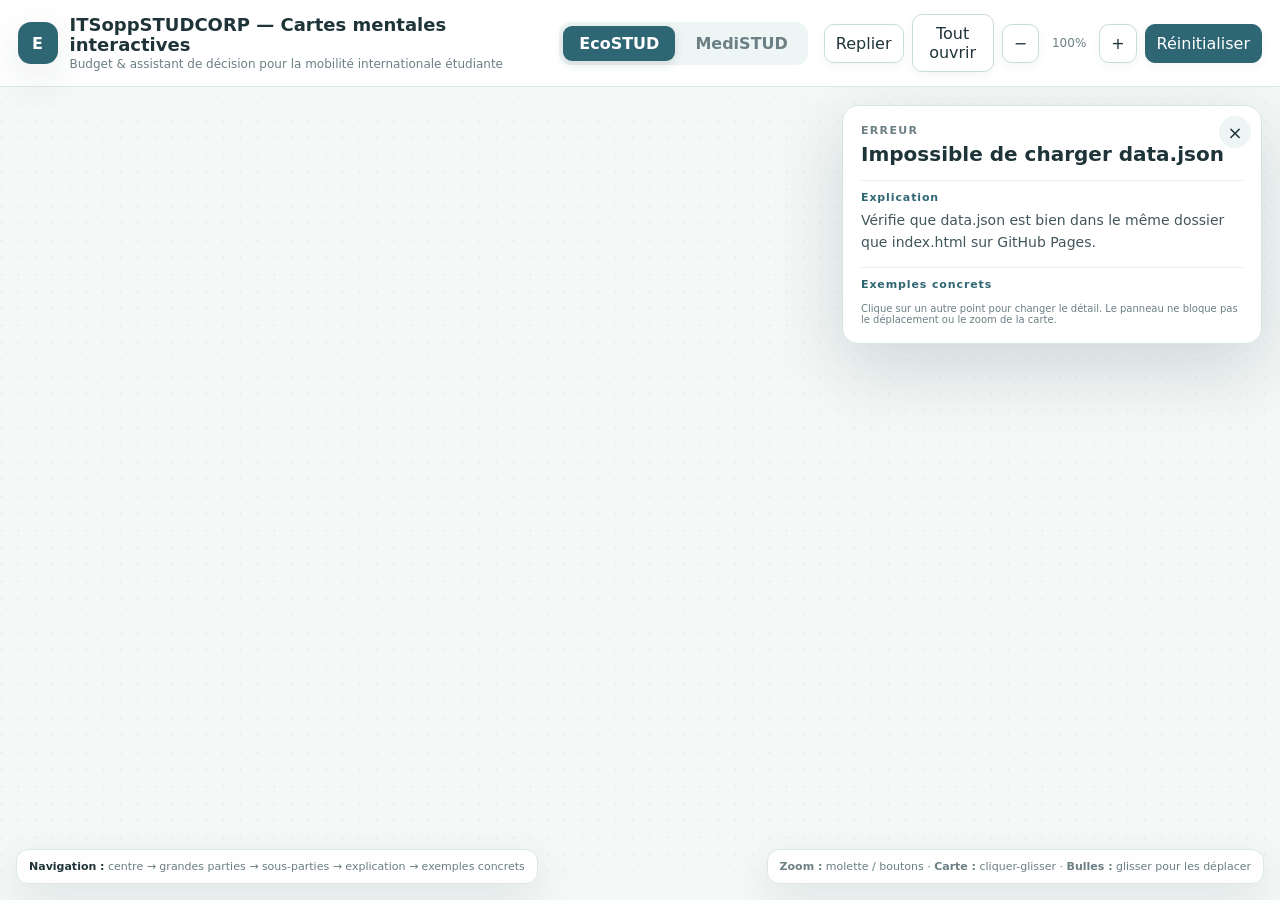
==== index.html @ 71dec248 "Add files via upload" ====
<!doctype html>
<html lang="fr">
<head>
  <meta charset="utf-8">
  <meta name="viewport" content="width=device-width, initial-scale=1">
  <meta name="description" content="Cartes mentales interactives des concepts EcoSTUD et MediSTUD.">
  <title>ITSoppSTUDCORP — Cartes mentales interactives</title>
  <link rel="stylesheet" href="style.css?v=3">
</head>
<body>
<div class="app">
  <header class="topbar">
    <div class="brand">
      <div class="logo" id="mapLogo">E</div>
      <div class="brand-copy">
        <div class="title" id="mapTitle">ITSoppSTUDCORP — Cartes mentales interactives</div>
        <div class="subtitle" id="mapSubtitle">Budget & assistant de décision pour la mobilité internationale étudiante</div>
      </div>
    </div>
    <nav class="tabs" role="tablist" aria-label="Choisir la carte mentale">
      <button class="tab active" type="button" role="tab" aria-selected="true" data-map="ecostud">EcoSTUD</button>
      <button class="tab" type="button" role="tab" aria-selected="false" data-map="medistud">MediSTUD</button>
    </nav>
    <div class="controls">
      <button class="btn" id="closeAll" type="button" aria-label="Tout replier">Replier</button>
      <button class="btn" id="openAll" type="button" aria-label="Tout déplier">Tout ouvrir</button>
      <button class="btn" id="zoomOut" type="button" aria-label="Zoom arrière">−</button>
      <div class="zoom-readout" id="zoomReadout">100%</div>
      <button class="btn" id="zoomIn" type="button" aria-label="Zoom avant">+</button>
      <button class="btn primary" id="reset" type="button">Réinitialiser</button>
    </div>
  </header>

  <main class="stage">
    <svg id="canvas" viewBox="0 0 1800 1100" role="img" aria-label="Carte mentale interactive">
      <defs>
        <pattern id="dotgrid" width="24" height="24" patternUnits="userSpaceOnUse">
          <circle cx="2" cy="2" r="1.3" fill="#dfe9ea"></circle>
        </pattern>
      </defs>
      <rect width="1800" height="1100" fill="url(#dotgrid)"></rect>
      <g id="scene">
        <g id="links"></g>
        <g id="nodes"></g>
      </g>
    </svg>

    <aside id="examplePanel" class="example-panel" aria-live="polite">
      <button class="panel-close" onclick="hideExample()" aria-label="Fermer">×</button>
      <div id="exampleKicker" class="example-kicker">Grande partie</div>
      <div id="exampleTitle" class="example-title">Sous-partie</div>
      <div class="example-section">Explication</div>
      <div id="exampleText" class="example-text"></div>
      <div class="example-section">Exemples concrets</div>
      <ul id="exampleList" class="example-list"></ul>
      <div class="footer-note">Clique sur un autre point pour changer le détail. Le panneau ne bloque pas le déplacement ou le zoom de la carte.</div>
    </aside>

    <div class="legend">
      <strong>Navigation :</strong> centre → grandes parties → sous-parties → explication → exemples concrets
    </div>
    <div class="help">
      <strong>Zoom :</strong> molette / boutons · <strong>Carte :</strong> cliquer-glisser · <strong>Bulles :</strong> glisser pour les déplacer
    </div>
  </main>
</div>
<script src="app.js?v=3"></script>
<script>
/* Liens indépendants : index.html#ecostud  et  index.html#medistud */
(function () {
  var VALID = ['ecostud', 'medistud'];

  function fromUrl() {
    var h = (location.hash || '').replace('#', '').toLowerCase();
    if (VALID.indexOf(h) !== -1) return h;
    var q = new URLSearchParams(location.search).get('map');
    q = q && q.toLowerCase();
    return VALID.indexOf(q) !== -1 ? q : null;
  }

  function current() {
    var a = document.querySelector('.tab.active');
    return a ? a.getAttribute('data-map') : null;
  }

  function show(map) {
    if (!map || current() === map) return;
    var t = document.querySelector('.tab[data-map="' + map + '"]');
    if (t) t.click();
  }

  // Quand on change d'onglet, l'adresse est mise à jour (pour copier/partager le lien)
  document.querySelectorAll('.tab[data-map]').forEach(function (t) {
    t.addEventListener('click', function () {
      var map = t.getAttribute('data-map');
      if (location.hash !== '#' + map) history.replaceState(null, '', '#' + map);
    });
  });

  // À l'ouverture du lien : afficher la bonne carte
  document.addEventListener('DOMContentLoaded', function () { show(fromUrl()); });
  window.addEventListener('load', function () { show(fromUrl()); });
  window.addEventListener('hashchange', function () { show(fromUrl()); });
})();
</script>
</body>
</html>
---- style.css ----
:root{
  --bg:#f4f8f7;
  --panel:#ffffff;
  --ink:#1f3439;
  --muted:#6b7f84;
  --ming:#2f6674;
  --aqua:#8ecece;
  --green:#28a745;
  --line:#b9cccf;
  --shadow:0 14px 40px rgba(31,52,57,.10);
}
*{box-sizing:border-box}
html,body{height:100%;margin:0}
body{
  font-family:Inter,ui-sans-serif,system-ui,-apple-system,BlinkMacSystemFont,"Segoe UI",sans-serif;
  background:var(--bg);
  color:var(--ink);
  overflow:hidden;
}
button{font:inherit}
.app{height:100%;display:flex;flex-direction:column}
.topbar{
  position:relative;z-index:10;display:flex;align-items:center;justify-content:space-between;
  gap:16px;padding:14px 18px;background:rgba(255,255,255,.92);backdrop-filter:blur(12px);
  border-bottom:1px solid #dce7e8;
}
.brand{display:flex;align-items:center;gap:12px;min-width:0}
.logo{
  width:42px;height:42px;border-radius:13px;background:var(--ming);color:#fff;
  display:grid;place-items:center;font-weight:800;letter-spacing:.5px;box-shadow:var(--shadow)
}
.brand-copy{min-width:0}
.title{font-size:18px;font-weight:800;line-height:1.1}
.subtitle{font-size:12px;color:var(--muted);margin-top:3px;white-space:nowrap;overflow:hidden;text-overflow:ellipsis}
.tabs{display:flex;gap:4px;padding:4px;background:#eef5f5;border-radius:12px}
.tab{border:0;background:transparent;color:var(--muted);border-radius:9px;padding:8px 16px;font-weight:750;cursor:pointer;transition:.15s ease}
.tab:hover{color:var(--ink)}
.tab.active{background:var(--ming);color:#fff;box-shadow:0 3px 10px rgba(31,52,57,.15)}
.controls{display:flex;align-items:center;gap:8px}
.btn{
  border:1px solid #cadbdd;background:#fff;color:var(--ink);border-radius:10px;padding:9px 11px;
  cursor:pointer;transition:.15s ease;box-shadow:0 3px 10px rgba(31,52,57,.05)
}
.btn:hover{transform:translateY(-1px);border-color:#a9c4c7}
.btn.primary{background:var(--ming);color:#fff;border-color:var(--ming)}
.zoom-readout{font-size:12px;color:var(--muted);min-width:44px;text-align:center}
.stage{position:relative;flex:1;min-height:0;overflow:hidden}
#canvas{width:100%;height:100%;display:block;touch-action:none;cursor:grab}
#canvas.dragging{cursor:grabbing}
.grid{fill:none;stroke:#e1ebec;stroke-width:1}
.legend{
  position:absolute;left:16px;bottom:16px;background:rgba(255,255,255,.92);border:1px solid #dce7e8;
  border-radius:12px;padding:10px 12px;box-shadow:var(--shadow);font-size:11px;color:var(--muted)
}
.legend strong{color:var(--ink)}
.help{
  position:absolute;right:16px;bottom:16px;background:rgba(255,255,255,.92);border:1px solid #dce7e8;
  border-radius:12px;padding:10px 12px;box-shadow:var(--shadow);font-size:11px;color:var(--muted)
}
.node{cursor:grab;user-select:none}
.node:active{cursor:grabbing}
.node.center{cursor:pointer}
.node rect,.node circle{
  transition:filter .16s ease,transform .16s ease
}
.node:hover rect,.node:hover circle{filter:brightness(.98) drop-shadow(0 7px 12px rgba(31,52,57,.12))}
.node-label{font-weight:750;pointer-events:none;user-select:none}
.node-meta{font-size:10px;fill:var(--muted);pointer-events:none}
.link{fill:none;stroke:var(--line);stroke-width:2;opacity:.9}
.link.secondary{stroke-width:1.5;opacity:.68}
.example-panel{
  position:absolute;top:18px;right:18px;width:min(420px,calc(100vw - 36px));max-height:calc(100% - 36px);
  overflow:auto;background:rgba(255,255,255,.97);border:1px solid #d7e4e5;border-radius:16px;
  box-shadow:0 24px 70px rgba(31,52,57,.17);padding:18px;display:none;z-index:8
}
.example-panel.open{display:block}
.example-kicker{font-size:11px;text-transform:uppercase;letter-spacing:.12em;color:var(--muted);font-weight:750}
.example-title{font-size:20px;font-weight:800;margin:5px 0 10px}
.example-text{font-size:14px;line-height:1.55;color:#41565c}
.example-section{font-size:11px;font-weight:750;letter-spacing:.08em;color:var(--ming);margin:14px 0 6px;padding-top:10px;border-top:1px solid #e3eded}
.example-list{margin:0;padding-left:18px;font-size:14px;line-height:1.55;color:#41565c}
.example-list li{margin-bottom:8px}
.example-list ul{margin:4px 0 0;padding-left:16px;list-style:'– '}
.example-list strong{color:var(--ink)}
.panel-close{
  position:absolute;top:10px;right:10px;border:0;background:#eef5f5;color:var(--ink);width:32px;height:32px;
  border-radius:50%;cursor:pointer;font-size:18px
}
.badge{
  display:inline-flex;align-items:center;gap:6px;padding:5px 8px;margin-top:12px;border-radius:999px;
  background:#f0f7f7;color:var(--ming);font-size:11px;font-weight:750
}
.footer-note{font-size:10px;color:var(--muted);margin-top:12px}
@media (max-width:760px){
  .topbar{padding:10px 12px;flex-wrap:wrap}
  .tab{padding:7px 12px}
  .logo{width:36px;height:36px;border-radius:11px}
  .title{font-size:16px}
  .subtitle{display:none}
  .btn{padding:8px 9px}
  .legend,.help{font-size:10px;padding:8px 9px}
  .legend{left:10px;bottom:10px}
  .help{right:10px;bottom:10px}
}

/* Bouton « Voir la maquette » dans la carte centrale */
.node-link{cursor:pointer;outline:none}
.node-link .pill{fill:#fff;stroke:var(--aqua);stroke-width:2;transition:fill .15s ease,stroke .15s ease}
.node-link .pill-ico{fill:none;stroke:var(--ming);stroke-width:1.7;pointer-events:none}
.node-link .pill-txt{fill:var(--ming);font-size:11.5px;font-weight:800;pointer-events:none;user-select:none}
.node-link:hover .pill,.node-link:focus-visible .pill{fill:#e4f3f3;stroke:var(--ming)}

/* =====================================================================
   Téléphone — la carte radiale devient une arborescence verticale.
   La classe .m-mode est posée sur <body> par app.js (écran ≤ 760 px de large,
   ou téléphone en paysage). Sur ordinateur, rien de ce bloc ne s'applique.
   ===================================================================== */
.m-tree{display:none}
@supports (height:100dvh){body.m-mode .app{height:100dvh}}
body.m-mode #canvas,
body.m-mode .legend,
body.m-mode .help,
body.m-mode .controls,
body.m-mode .subtitle,
body.m-mode .footer-note{display:none}

/* Barre du haut compacte : marque + onglets */
body.m-mode .topbar{flex-wrap:wrap;justify-content:flex-start;gap:8px 12px;padding:8px 12px}
body.m-mode .brand{flex:1 1 200px;gap:10px}
body.m-mode .logo{width:34px;height:34px;border-radius:11px;font-size:16px;flex:none}
body.m-mode .title{font-size:15px;white-space:nowrap;overflow:hidden;text-overflow:ellipsis}
body.m-mode .tabs{flex:1 1 220px}
body.m-mode .tab{flex:1;padding:9px 10px;font-size:14px;-webkit-tap-highlight-color:transparent}
@media (min-width:560px){
  body.m-mode .tabs{flex:0 0 auto}
  body.m-mode .tab{flex:none;padding:9px 18px}
}

/* Zone de lecture */
body.m-mode .m-tree{
  display:block;position:absolute;top:0;right:0;bottom:0;left:0;
  overflow-y:auto;overflow-x:hidden;overscroll-behavior:contain;-webkit-overflow-scrolling:touch;
  padding:12px 12px calc(28px + var(--sheet,0px) + env(safe-area-inset-bottom,0px));
  background:radial-gradient(circle,#dfe9ea 1.3px,transparent 1.6px) 0 0/24px 24px local,var(--bg);
}
.m-wrap{max-width:640px;margin:0 auto}
.m-tree button,.m-tree a{-webkit-tap-highlight-color:transparent;touch-action:manipulation}
.m-tree button:focus-visible,.m-tree a:focus-visible{outline:3px solid var(--aqua);outline-offset:2px}

/* Replier / Tout ouvrir */
.m-bar{display:grid;grid-template-columns:1fr 1fr;gap:8px;margin-bottom:12px}
.m-bar-btn{
  min-height:40px;border:1px solid #cadbdd;background:#fff;color:var(--ink);border-radius:10px;
  font:inherit;font-size:13px;font-weight:700;cursor:pointer;box-shadow:0 3px 10px rgba(31,52,57,.05)
}
.m-bar-btn:active{background:#eef5f5}

/* Niveau 0 : concept central */
.m-center{background:var(--ming);border:3px solid #254f59;border-radius:22px;box-shadow:var(--shadow);overflow:hidden}
.m-center-main{
  display:block;width:100%;border:0;background:none;color:#fff;font:inherit;cursor:pointer;
  text-align:center;padding:18px 16px 12px
}
.m-center-label{display:block;font-size:24px;font-weight:800;line-height:1.1}
.m-center-meta{display:block;margin-top:4px;font-size:11px;color:rgba(255,255,255,.85)}
.m-link{
  display:flex;align-items:center;justify-content:center;gap:9px;min-height:44px;margin:0 14px 14px;padding:10px 14px;
  border-radius:999px;background:#fff;border:2px solid var(--aqua);color:var(--ming);
  font-size:14px;font-weight:800;text-decoration:none
}
.m-link:active{background:#e4f3f3;border-color:var(--ming)}
.m-ico{flex:none;width:9px;height:14px;border:1.7px solid var(--ming);border-radius:3px}

/* Niveau 1 : grandes parties, rattachées à un tronc vertical */
.m-cats{position:relative;margin-top:14px;padding-left:22px}
.m-cats::before{content:"";position:absolute;left:8px;top:-14px;bottom:28px;width:2px;background:var(--line);border-radius:2px}
.m-cat{position:relative;margin-bottom:12px}
.m-cat::before{content:"";position:absolute;left:-14px;top:27px;width:14px;height:2px;background:var(--line)}
.m-cat::after{content:"";position:absolute;left:-18px;top:23px;width:10px;height:10px;border-radius:50%;background:var(--c);border:2px solid var(--bg);box-sizing:border-box}
.m-cat-head{
  display:flex;align-items:center;gap:10px;width:100%;min-height:56px;padding:9px 14px;border:0;border-radius:15px;
  background:var(--c);color:#fff;text-align:left;font:inherit;cursor:pointer;box-shadow:0 4px 12px rgba(31,52,57,.10)
}
.m-cat-head.light{color:var(--ink)}
.m-cat-txt{flex:1;min-width:0;display:flex;flex-direction:column;gap:1px}
.m-cat-label{font-size:15px;font-weight:750;line-height:1.2}
.m-cat-meta{font-size:11px;opacity:.85}
.m-chev{flex:none;width:9px;height:9px;border-right:2.5px solid currentColor;border-bottom:2.5px solid currentColor;transform:translateY(-2px) rotate(45deg);transition:transform .2s ease}
.m-cat.open .m-chev{transform:translateY(2px) rotate(225deg)}

/* Niveau 2 : sous-parties (le détail s'ouvre dans le volet du bas) */
.m-points{list-style:none;margin:0;padding:8px 0 0 20px;animation:mFold .18s ease-out}
.m-points li{position:relative;padding-left:18px;margin-bottom:8px}
.m-points li:last-child{margin-bottom:0}
.m-points li::before{content:"";position:absolute;left:0;top:-8px;width:2px;height:calc(100% + 8px);background:var(--c)}
.m-points li:last-child::before{height:calc(50% + 8px)}
.m-points li::after{content:"";position:absolute;left:0;top:50%;width:16px;height:2px;background:var(--c)}
.m-point{
  display:flex;align-items:center;gap:10px;width:100%;min-height:54px;padding:9px 12px;
  background:#fff;border:1.5px solid var(--c);border-radius:12px;color:var(--ink);
  text-align:left;font:inherit;cursor:pointer;box-shadow:0 3px 10px rgba(31,52,57,.05)
}
.m-point:active{transform:scale(.99)}
.m-point.sel{background:#eaf4f4;box-shadow:0 0 0 3px rgba(47,102,116,.18)}
@supports (background:color-mix(in srgb,red 10%,blue)){
  .m-point.sel{box-shadow:0 0 0 3px color-mix(in srgb,var(--c) 30%,transparent)}
}
.m-point-txt{flex:1;min-width:0;display:flex;flex-direction:column;gap:1px}
.m-point-label{font-size:14px;font-weight:700;line-height:1.25}
.m-point-meta{font-size:10.5px;color:var(--muted)}
.m-go{flex:none;width:8px;height:8px;border-top:2.5px solid var(--muted);border-right:2.5px solid var(--muted);transform:rotate(45deg)}

/* Panneau d'explication : volet qui monte depuis le bas */
body.m-mode .example-panel{
  top:auto;left:0;right:0;bottom:0;width:auto;max-height:70%;background:#fff;
  border-width:1px 0 0;border-radius:20px 20px 0 0;
  padding:22px 18px calc(22px + env(safe-area-inset-bottom,0px));
  box-shadow:0 -16px 50px rgba(31,52,57,.22);
  overscroll-behavior:contain;-webkit-overflow-scrolling:touch;
}
body.m-mode .example-panel.open{animation:mSheetUp .22s ease-out}
body.m-mode .panel-close{
  position:sticky;top:8px;float:right;z-index:2;width:40px;height:40px;margin:-12px -6px 6px 10px;
  font-size:22px;line-height:1;-webkit-tap-highlight-color:transparent
}
body.m-mode .example-text,
body.m-mode .example-list{font-size:15px}
@media (max-height:520px){body.m-mode .example-panel{max-height:82%}}

@keyframes mSheetUp{from{transform:translateY(24px);opacity:0}to{transform:none;opacity:1}}
@keyframes mFold{from{opacity:0;transform:translateY(-6px)}to{opacity:1;transform:none}}
@media (prefers-reduced-motion:reduce){
  body.m-mode .example-panel.open,.m-points{animation:none}
  .m-chev{transition:none}
}
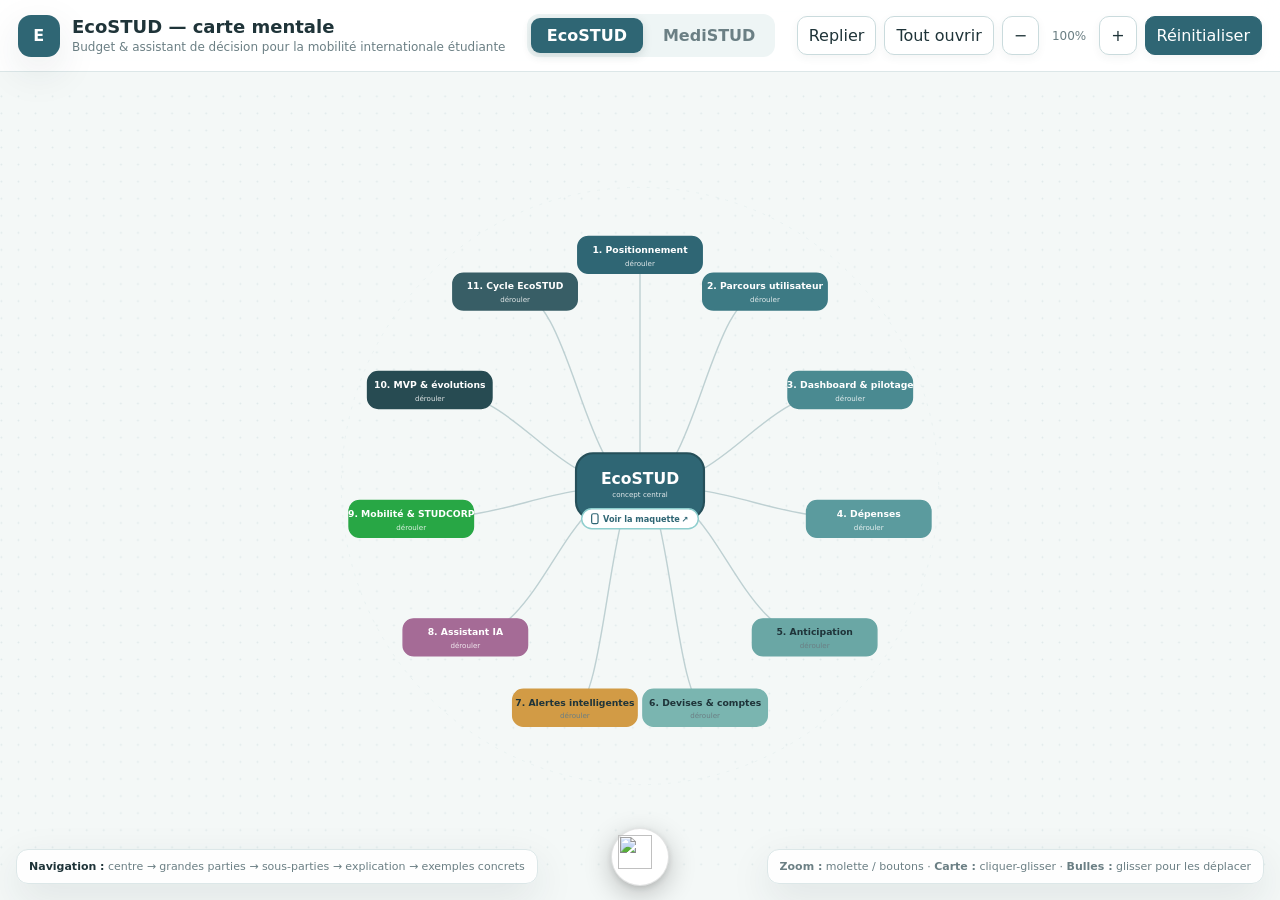
==== commit 15bad7f6: "Add floating SOPP Agents home shortcut to EcoSTUD and MediSTUD" ====
--- a/index.html
+++ b/index.html
@@ -103,5 +103,6 @@
   window.addEventListener('hashchange', function () { show(fromUrl()); });
 })();
 </script>
+<a class="sopp-home-float" href="https://sopp24.github.io/SOPP-agents/" aria-label="Retour à l’accueil de SOPP Agents" title="Retour à SOPP Agents"><img src="https://sopp24.github.io/SOPP-agents/assets/brand-mark.webp" alt="" aria-hidden="true"></a>
 </body>
 </html>
--- a/style.css
+++ b/style.css
@@ -234,3 +234,12 @@
   body.m-mode .example-panel.open,.m-points{animation:none}
   .m-chev{transition:none}
 }
+
+
+/* SOPP Agents — bouton d’accueil flottant */
+.sopp-home-float{position:fixed;z-index:80;left:50%;bottom:max(14px,env(safe-area-inset-bottom));width:58px;height:58px;display:grid;place-items:center;transform:translateX(-50%);border:1px solid rgba(16,25,30,.12);border-radius:50%;background:#fff;box-shadow:0 8px 28px rgba(0,0,0,.24),0 2px 7px rgba(0,0,0,.12);transition:transform .22s ease,box-shadow .22s ease;text-decoration:none;-webkit-tap-highlight-color:transparent}
+.sopp-home-float img{display:block;width:78%;height:78%;object-fit:contain}
+.sopp-home-float:hover{transform:translateX(-50%) translateY(-3px) scale(1.045);box-shadow:0 12px 34px rgba(0,0,0,.3),0 0 0 5px rgba(255,255,255,.1)}
+.sopp-home-float:focus-visible{outline:3px solid #2f6674;outline-offset:4px}
+@media(max-width:520px){.sopp-home-float{width:54px;height:54px;bottom:max(10px,env(safe-area-inset-bottom))}}
+@media(prefers-reduced-motion:reduce){.sopp-home-float{transition:none}}
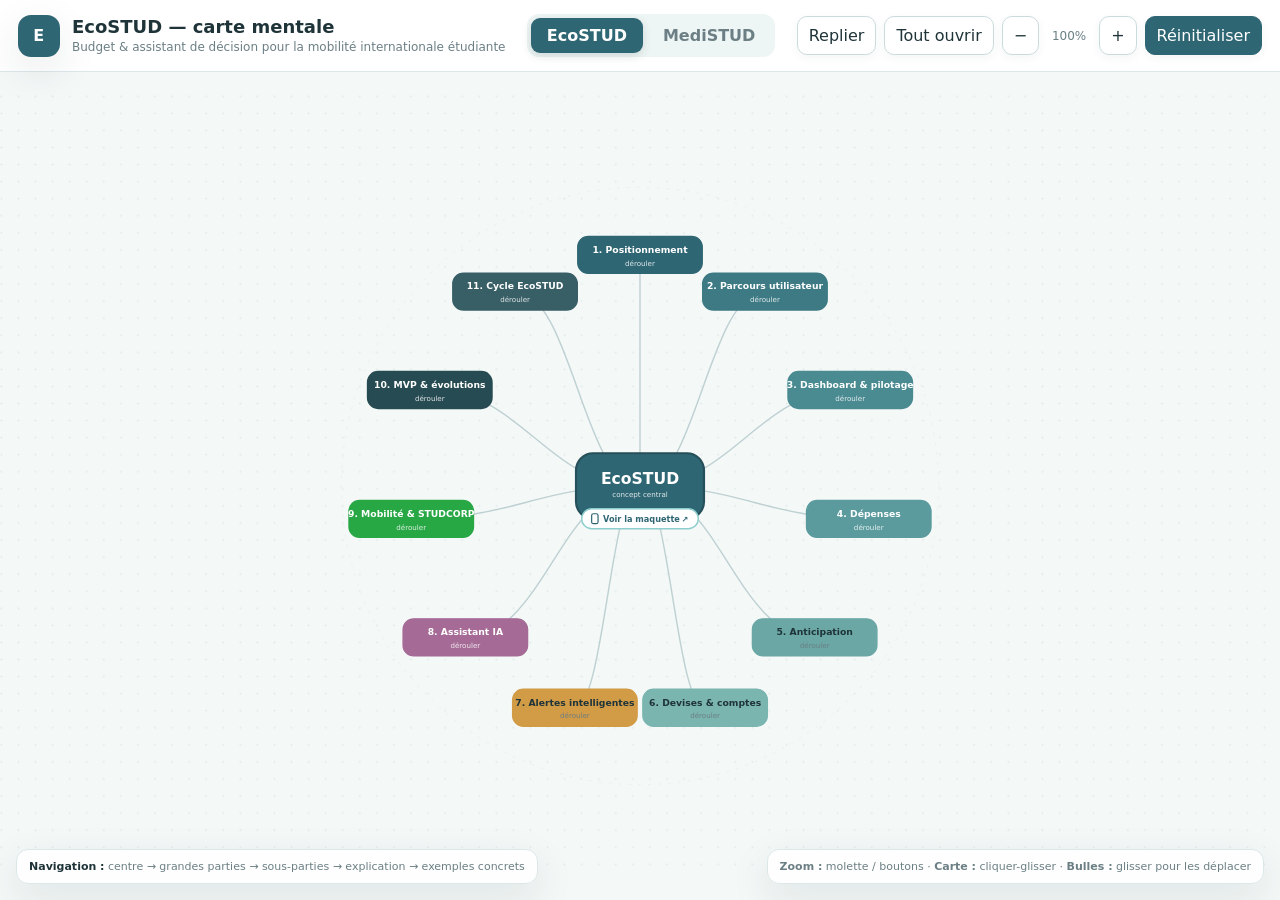
==== commit e11bdb90: "Show SOPP home shortcut only when entered from SOPP Agents" ====
--- a/index.html
+++ b/index.html
@@ -103,6 +103,13 @@
   window.addEventListener('hashchange', function () { show(fromUrl()); });
 })();
 </script>
-<a class="sopp-home-float" href="https://sopp24.github.io/SOPP-agents/" aria-label="Retour à l’accueil de SOPP Agents" title="Retour à SOPP Agents"><img src="https://sopp24.github.io/SOPP-agents/assets/brand-mark.webp" alt="" aria-hidden="true"></a>
+<a style="display:none" class="sopp-home-float" href="https://sopp24.github.io/SOPP-agents/" aria-label="Retour à l’accueil de SOPP Agents" title="Retour à SOPP Agents"><img src="https://sopp24.github.io/SOPP-agents/assets/brand-mark.webp" alt="" aria-hidden="true"></a>
+<script>
+(() => {
+  if (new URLSearchParams(window.location.search).get("from") !== "sopp-agents") return;
+  const homeButton = document.querySelector(".sopp-home-float");
+  if (homeButton) homeButton.style.removeProperty("display");
+})();
+</script>
 </body>
 </html>
